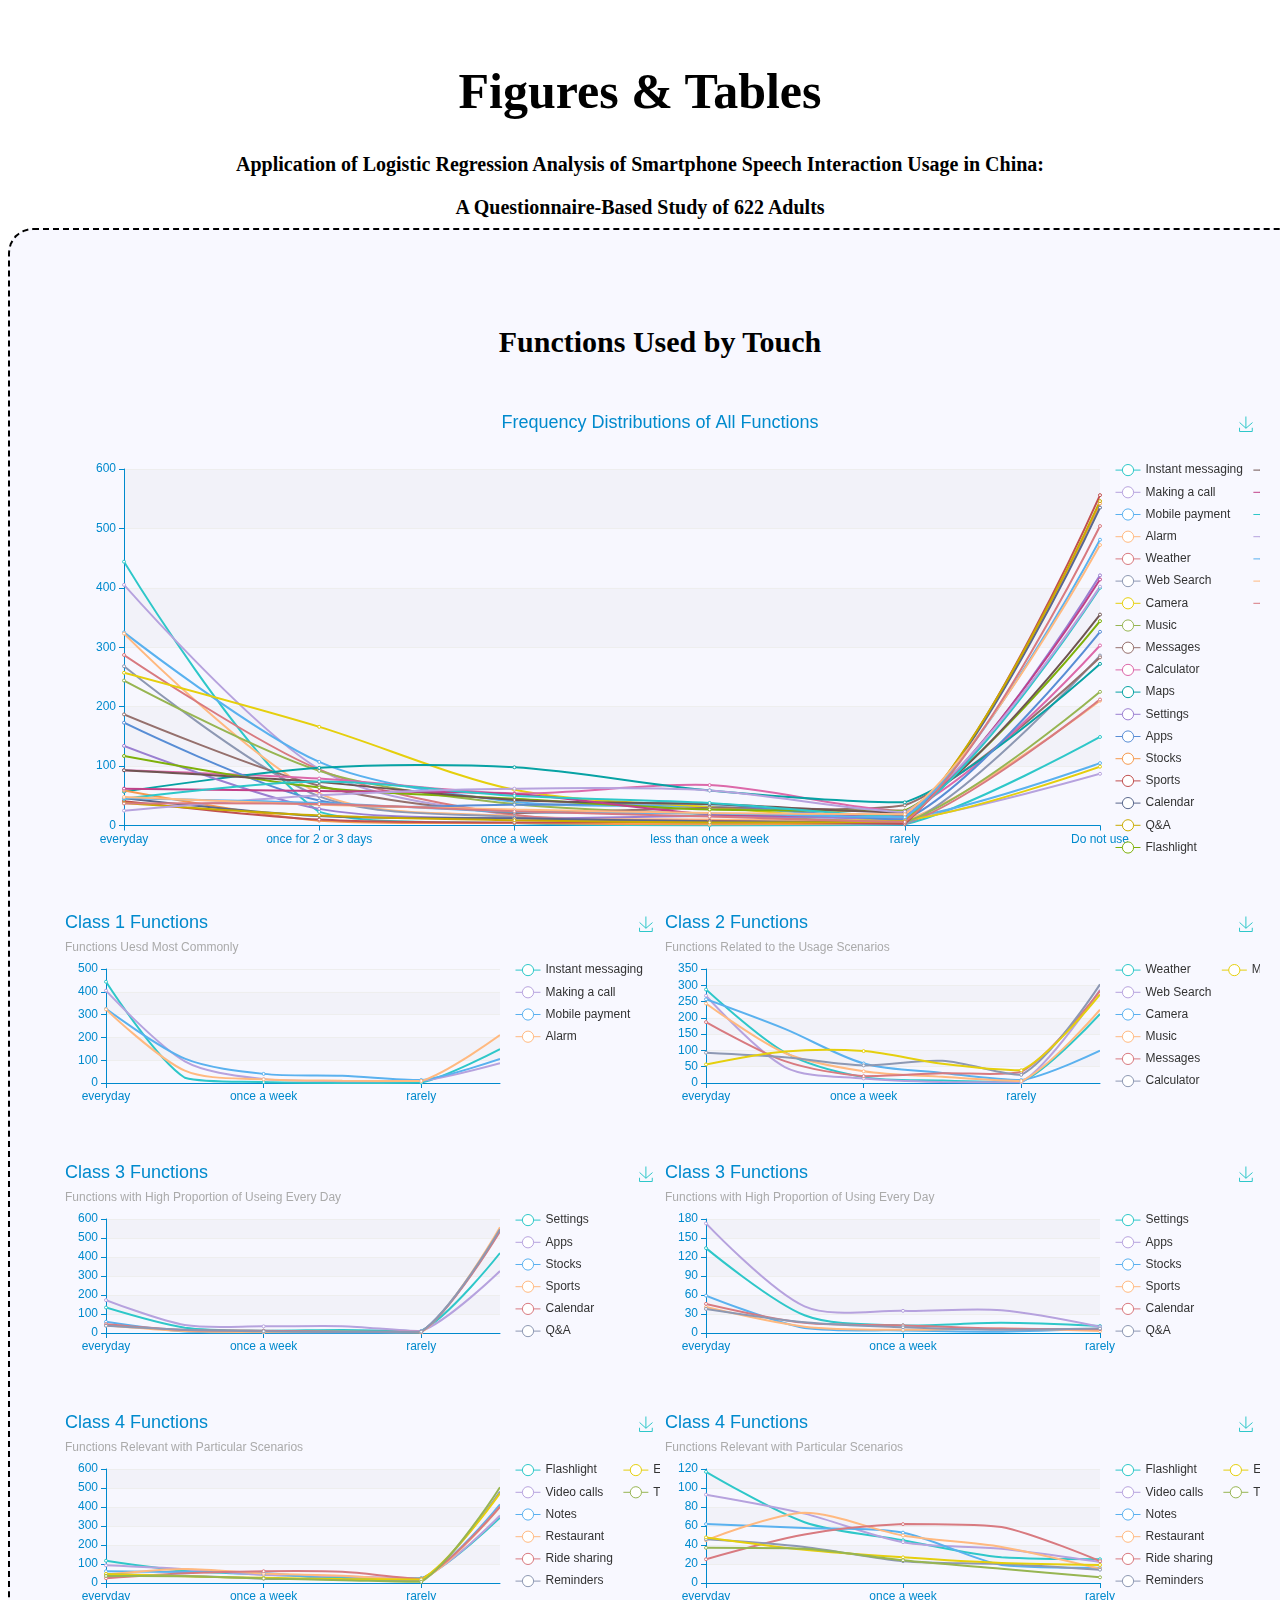
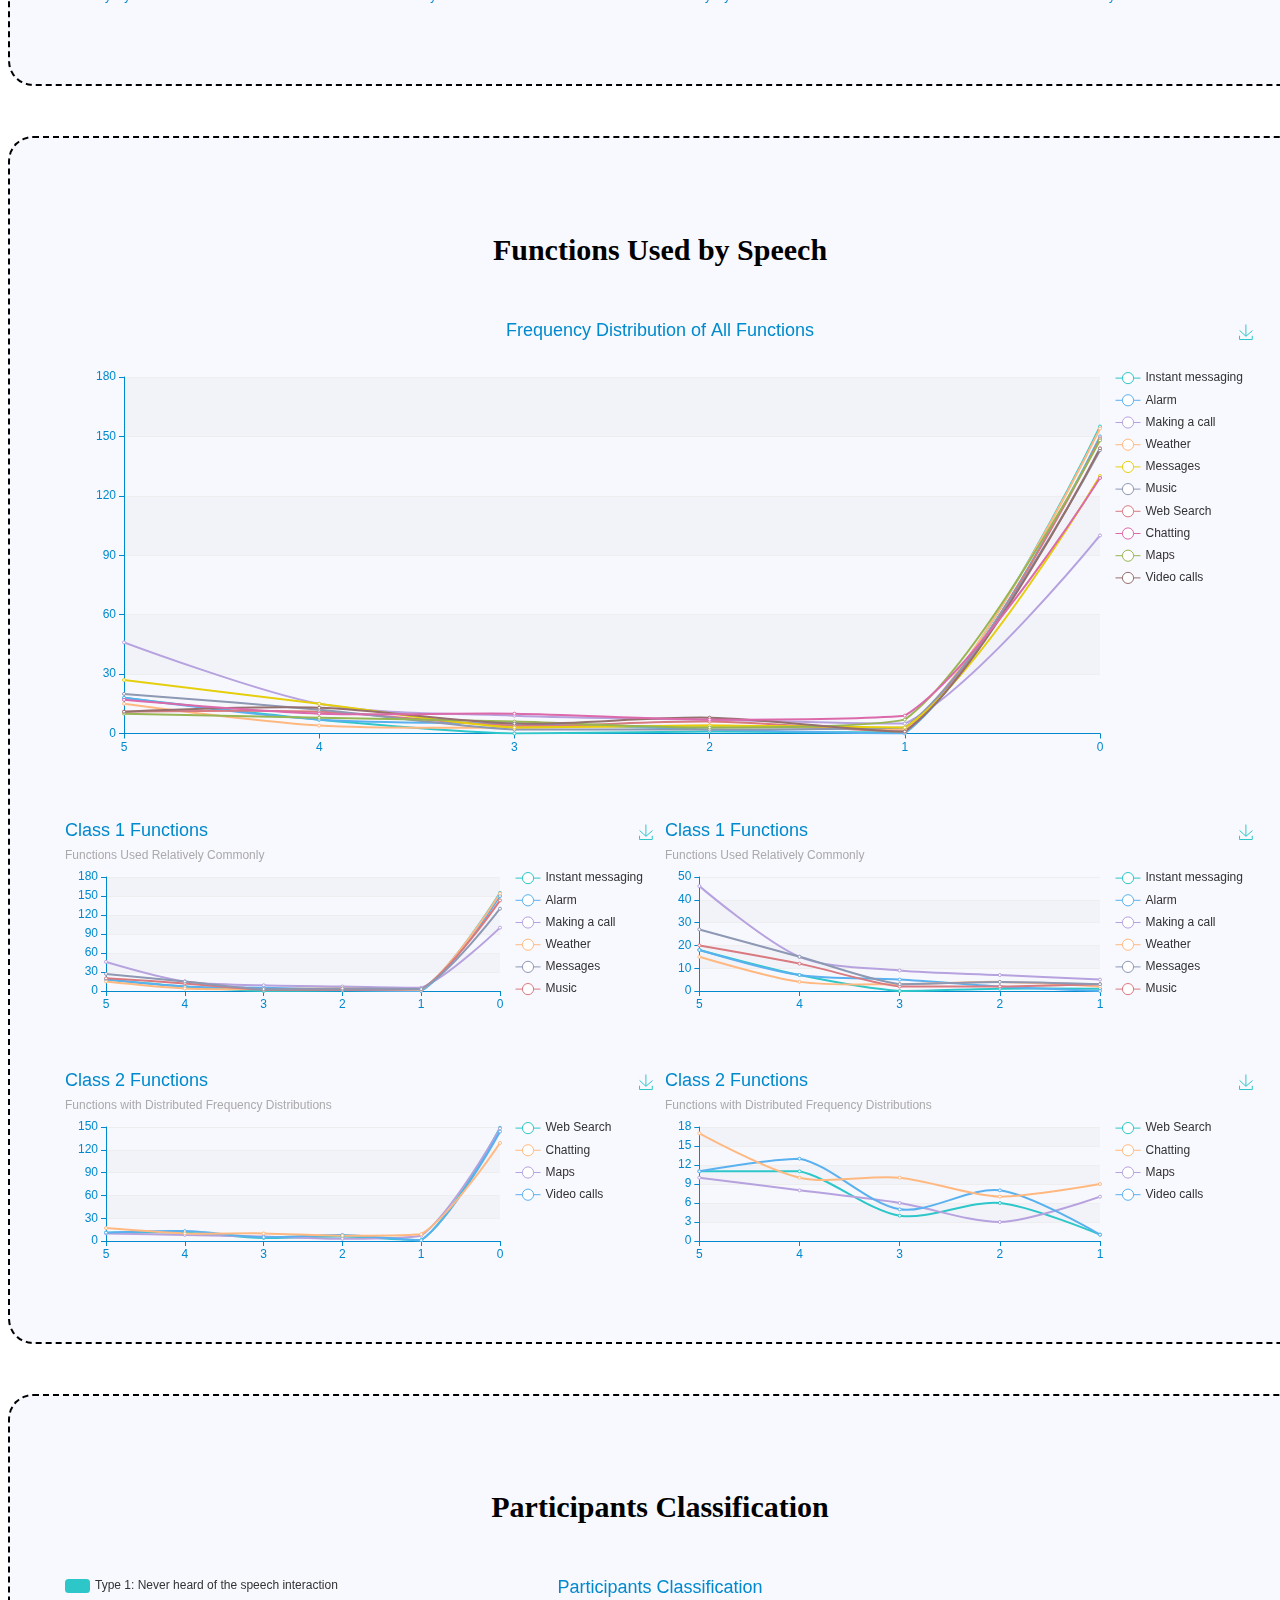
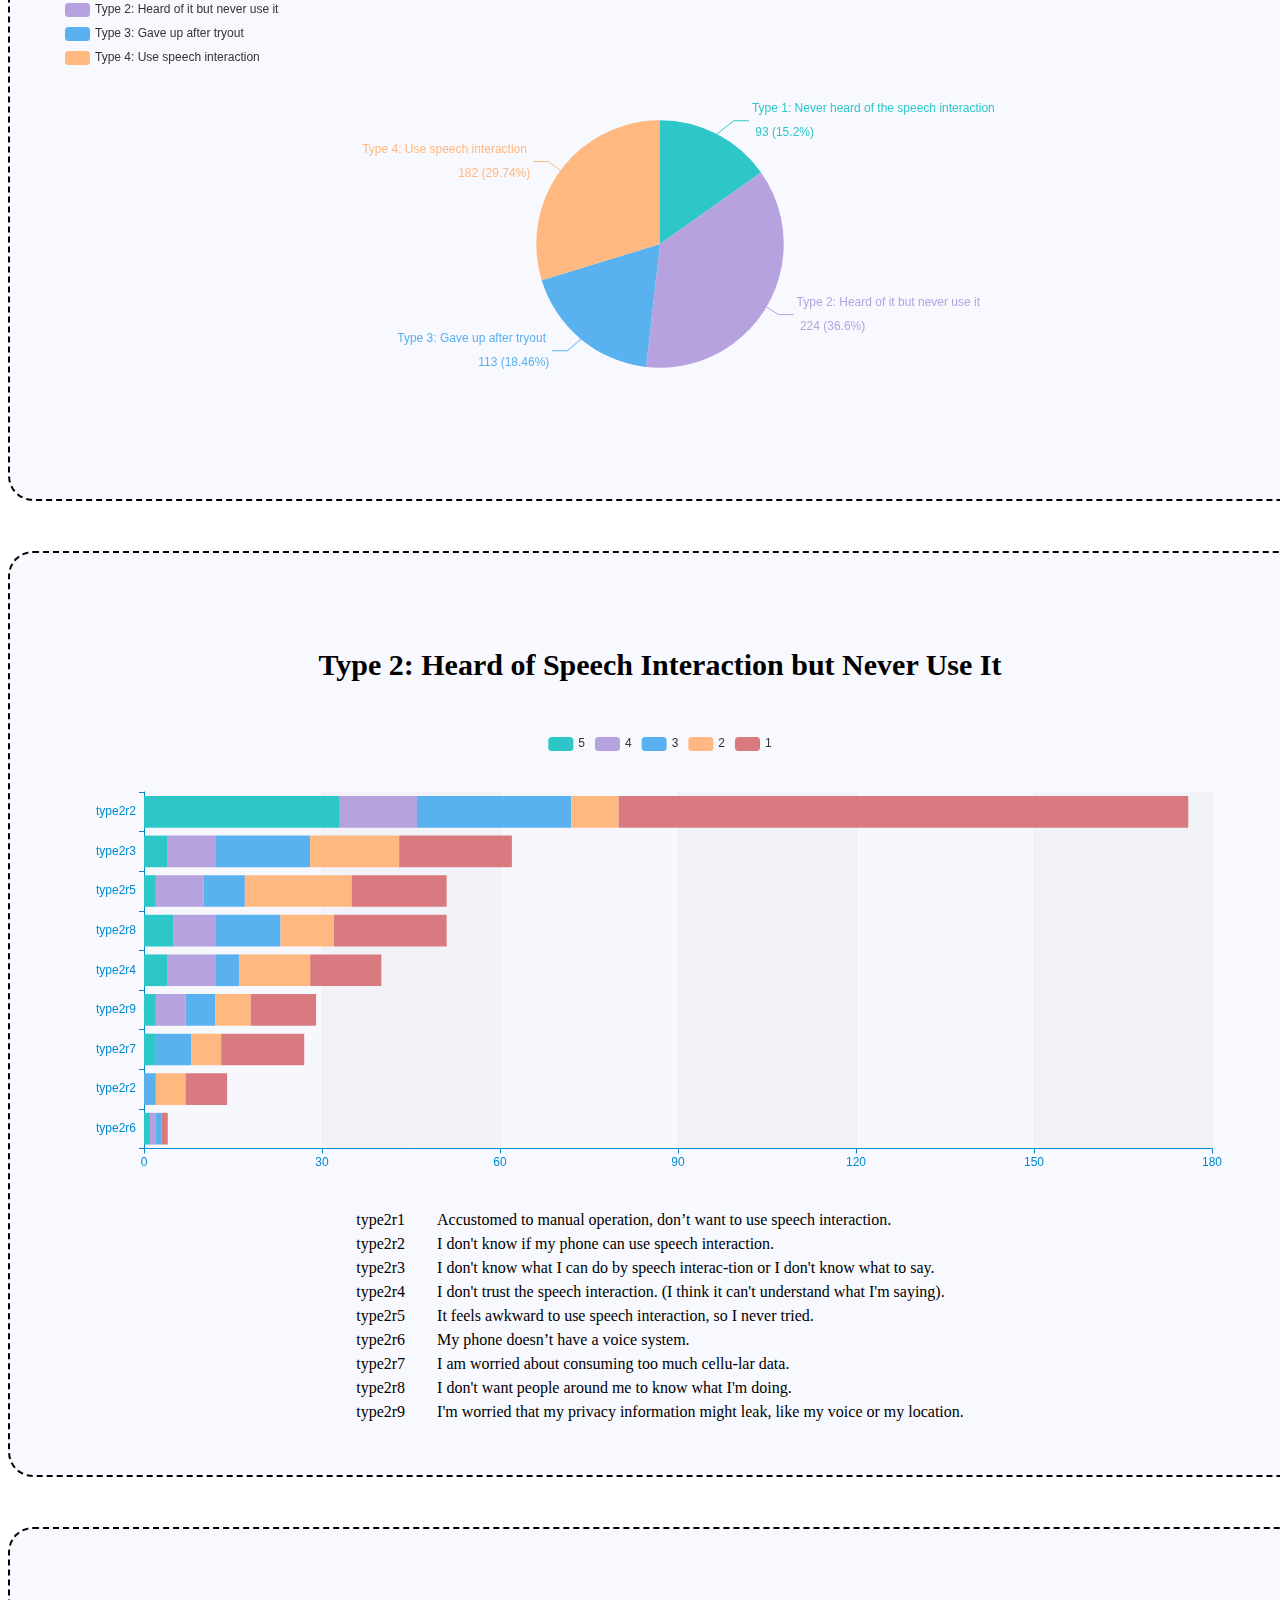
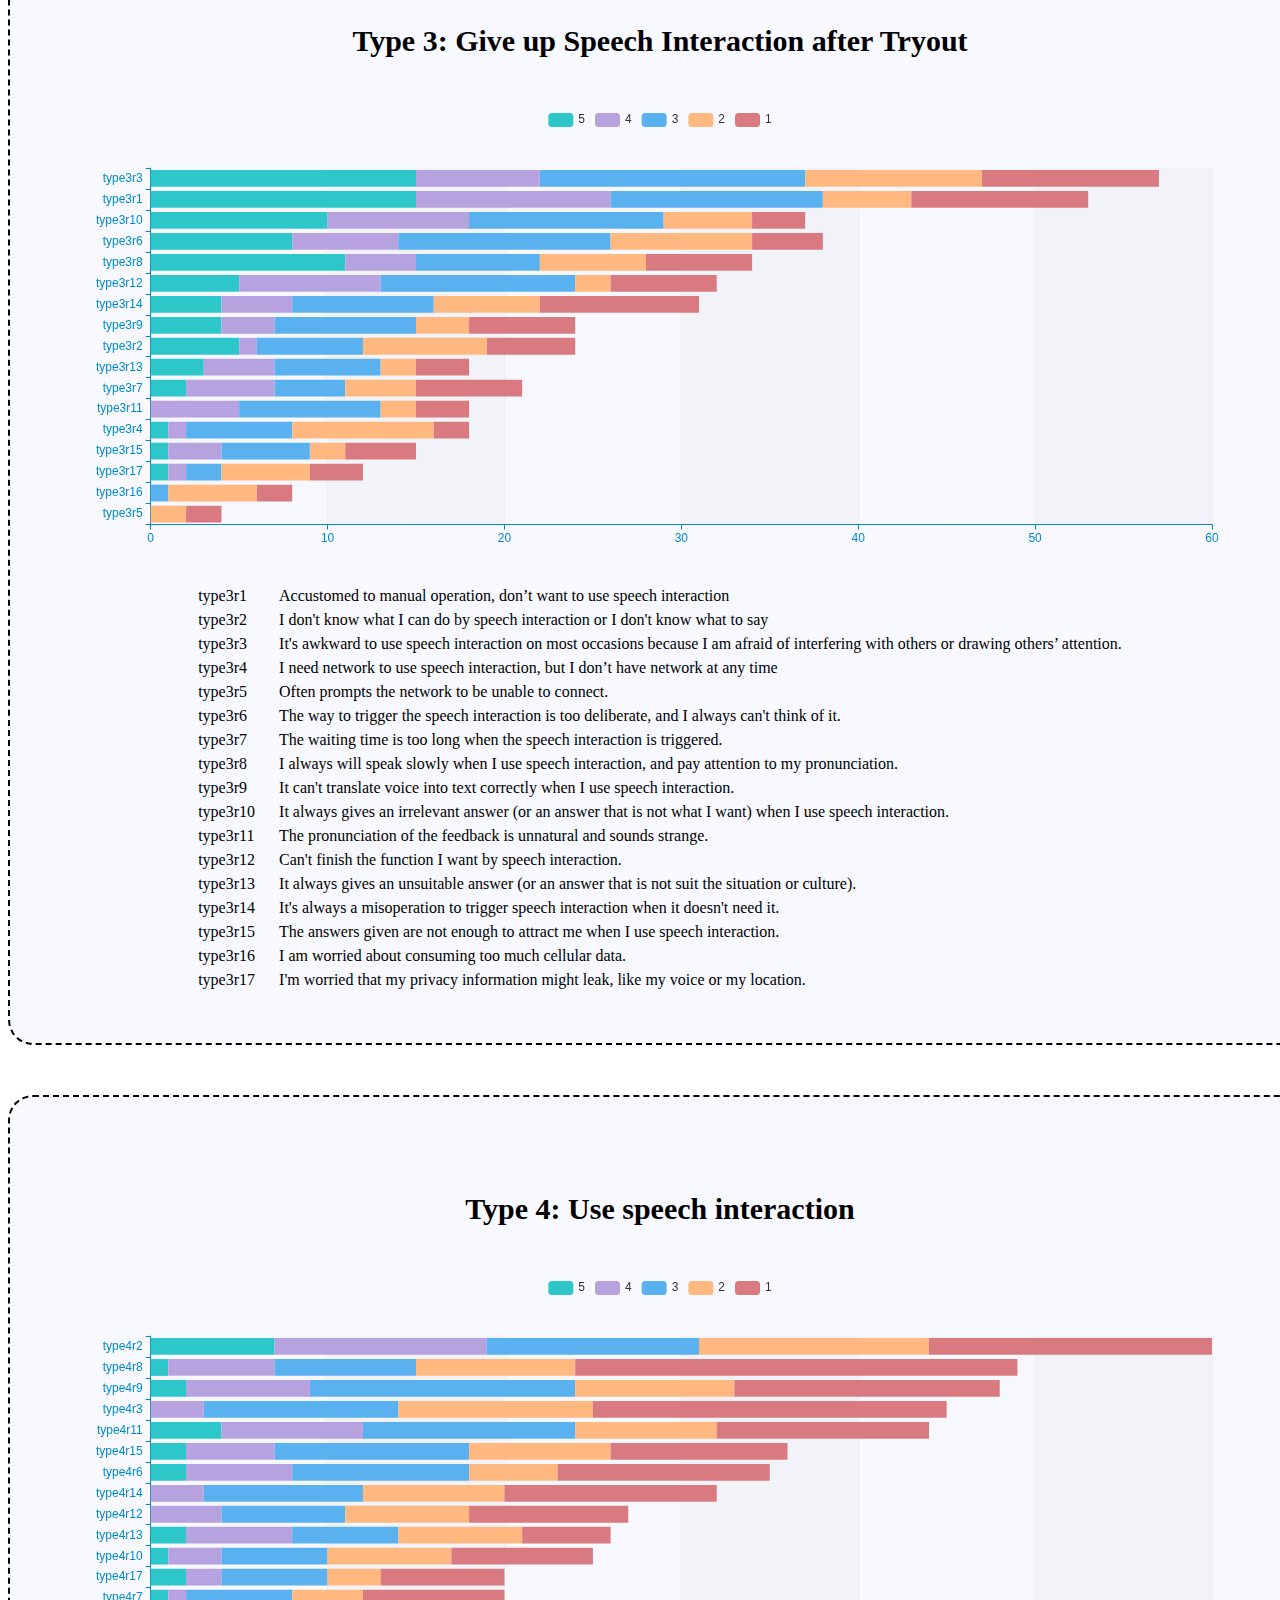
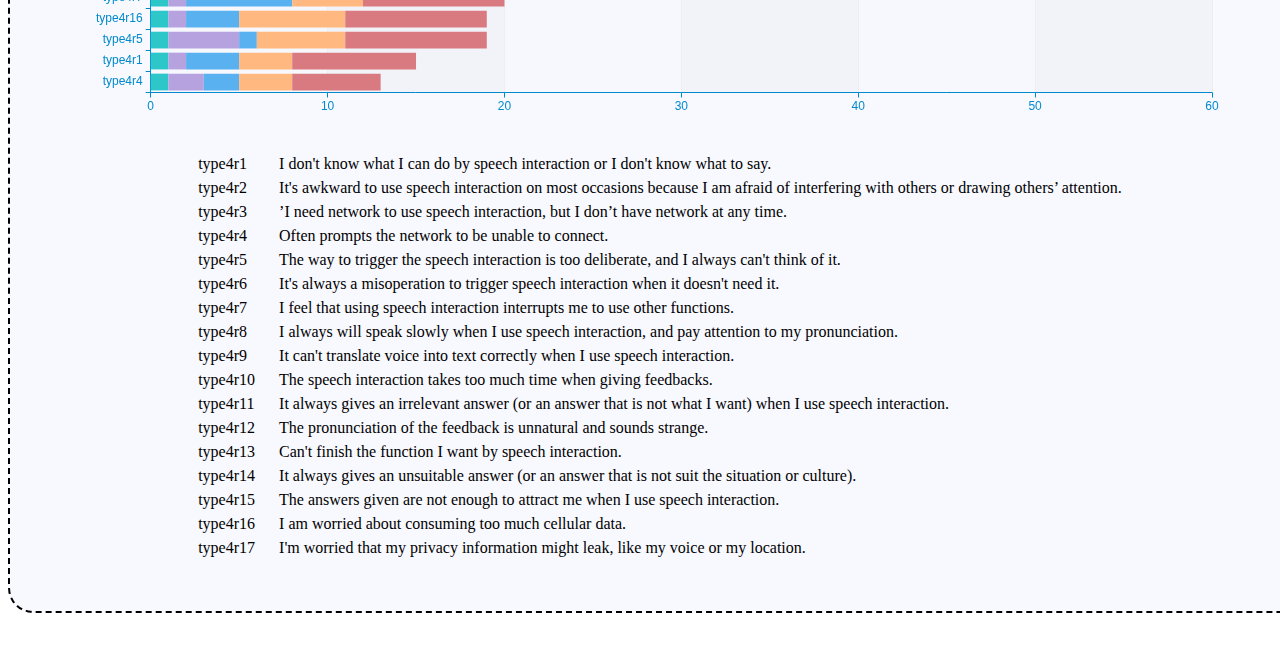
==== index.html @ 1fa4fb30 "update" ====
<!DOCTYPE html>
<html>
<head>
    <meta charset="utf-8">
    <title>ECharts</title>
    <!-- 引入 echarts.js -->
    <script src="echarts.js"></script>
    <script src="macarons.js"></script>
    <link rel="stylesheet" type="text/css" href="style.css">

</head>
<body>
    <div class="title">
        <h1 style="font-size:50px;">Figures & Tables</h1>
        <h3 style="font-size:20px;">Application of Logistic Regression Analysis of Smartphone Speech Interaction Usage in China: </h3>
        <h3 style="font-size:20px;">A Questionnaire-Based Study of 622 Adults</h3>
    </div>
    <div class="block" >
    <div class="subtitle"><h2 style="font-size:30px;">Functions Used by Touch</h2></div>
    <!-- 为ECharts准备一个具备大小（宽高）的Dom -->
    <div class="original" id="total"></div>
    <script type="text/javascript">
        // 基于准备好的dom，初始化echarts实例
        var myChart = echarts.init(document.getElementById('total'),'macarons');

        // 指定图表的配置项和数据
        option = {
            title: {
                text: 'Frequency Distributions of All Functions',
                left: 'center'
            },
            tooltip: {
                trigger: 'axis'
            },
            legend: {
                data:['Instant messaging','Making a call','Mobile payment','Alarm','Weather','Web Search','Camera','Music','Messages','Calculator','Maps','Settings','Apps','Stocks','Sports','Calendar','Q&A','Flashlight','Video calls','Notes','Restaurant','Ride sharing','Reminders','Email','Translation'],
                top: '50',
                width: '150',
                left:'1050',
                orient: 'vertical'
            },
            grid: {
                left: '3%',
                right: '160',
                bottom: '3%',
                containLabel: true
            },
            toolbox: {
                feature: {
                    saveAsImage: {}
                }
            },
            xAxis: {
                type: 'category',
                boundaryGap: false,
                data: ['everyday','once for 2 or 3 days','once a week','less than once a week','rarely','Do not use']
            },
            yAxis: {
                type: 'value'
            },
            series: [
                {
                    name:'Instant messaging',
                    type:'line',
                    data:[444, 23, 4, 0, 2, 149]
                },
                {
                    name:'Making a call',
                    type:'line',
                    data:[405, 95, 17, 8, 10, 87]
                },
                {
                    name:'Mobile payment',
                    type:'line',
                    data:[325, 107, 40, 32, 13, 105]
                },
                {
                    name:'Alarm',
                    type:'line',
                    data:[323, 54, 16, 10, 9, 210]
                },
                {
                    name:'Weather',
                    type:'line',
                    data:[287, 94, 18, 8, 3, 212]
                },
                {
                    name:'Web Search',
                    type:'line',
                    data:[268, 49, 14, 3, 2, 286]
                },
                {
                    name:'Camera',
                    type:'line',
                    data:[257, 166, 60, 31, 9, 99]
                },
                {
                    name:'Music',
                    type:'line',
                    data:[244, 92, 36, 19, 6, 225]
                },
                {
                    name:'Messages',
                    type:'line',
                    data:[187, 67, 21, 30, 34, 283]
                },
                {
                    name:'Calculator',
                    type:'line',
                    data:[93, 79, 54, 68, 25, 303]
                },
                {
                    name:'Maps',
                    type:'line',
                    data:[57, 97, 98, 59, 39, 272]
                },
                {
                    name:'Settings',
                    type:'line',
                    data:[134, 28, 12, 16, 11, 421]
                },
                {
                    name:'Apps',
                    type:'line',
                    data:[173, 42, 35, 36, 10, 326]
                },
                {
                    name:'Stocks',
                    type:'line',
                    data:[59, 8, 4, 2, 7, 542]
                },
                {
                    name:'Sports',
                    type:'line',
                    data:[41, 10, 5, 7, 3, 556]
                },
                {
                    name:'Calendar',
                    type:'line',
                    data:[46, 16, 12, 7, 6, 535]
                },
                {
                    name:'Q&A',
                    type:'line',
                    data:[38, 17, 9, 5, 7, 546]
                },
                {
                    name:'Flashlight',
                    type:'line',
                    data:[117, 64, 45, 27, 25, 344]
                },
                {
                    name:'Video calls',
                    type:'line',
                    data:[93, 73, 43, 36, 22, 355]
                },
                {
                    name:'Notes',
                    type:'line',
                    data:[62, 58, 53, 19, 16, 414]
                },
                {
                    name:'Restaurant',
                    type:'line',
                    data:[45, 74, 50, 38, 15, 400]
                },
                {
                    name:'Ride sharing',
                    type:'line',
                    data:[25, 51, 62, 59, 23, 402]
                },
                {
                    name:'Reminders',
                    type:'line',
                    data:[46, 38, 23, 20, 14, 481]
                },
                {
                    name:'Email',
                    type:'line',
                    data:[48, 35, 27, 21, 19, 472]
                },
                {
                    name:'Translation',
                    type:'line',
                    data:[37, 36, 24, 15, 6, 504]
                }
            ]
        };        
        // 使用刚指定的配置项和数据显示图表。
        myChart.setOption(option);
    </script>
    
    <!-- 为ECharts准备一个具备大小（宽高）的Dom -->
    <div class="part" id="class1" ></div>
    <script type="text/javascript">
        // 基于准备好的dom，初始化echarts实例
        var myChart = echarts.init(document.getElementById('class1'),'macarons');

        // 指定图表的配置项和数据
        option = {
            title: {
                text: 'Class 1 Functions',
                subtext:'Functions Uesd Most Commonly'
            },
            tooltip: {
                trigger: 'axis'
            },
            legend: {
                data:['Instant messaging','Making a call','Mobile payment','Alarm'],
                top: '50',
                width: '150',
                left:'450',
                orient: 'vertical'
            },
            grid: {
                left: '3%',
                right: '160',
                bottom: '3%',
                containLabel: true
            },
            toolbox: {
                feature: {
                    saveAsImage: {}
                }
            },
            xAxis: {
                type: 'category',
                boundaryGap: false,
                data: ['everyday','once for 2 or 3 days','once a week','less than once a week','rarely','Do not use']
            },
            yAxis: {
                type: 'value'
            },
            series: [
                {
                    name:'Instant messaging',
                    type:'line',
                    data:[444, 23, 4, 0, 2, 149]
                },
                {
                    name:'Making a call',
                    type:'line',
                    data:[405, 95, 17, 8, 10, 87]
                },
                {
                    name:'Mobile payment',
                    type:'line',
                    data:[325, 107, 40, 32, 13, 105]
                },
                {
                    name:'Alarm',
                    type:'line',
                    data:[323, 54, 16, 10, 9, 210]
                }
            ]
        };        
        // 使用刚指定的配置项和数据显示图表。
        myChart.setOption(option);
    </script>

     <!-- 为ECharts准备一个具备大小（宽高）的Dom -->
    <div class="part" id="class2" ></div>
    <script type="text/javascript">
        // 基于准备好的dom，初始化echarts实例
        var myChart = echarts.init(document.getElementById('class2'),'macarons');

        // 指定图表的配置项和数据
        option = {
            title: {
                text: 'Class 2 Functions',
                subtext:'Functions Related to the Usage Scenarios'
            },
            tooltip: {
                trigger: 'axis'
            },
            legend: {
                data:['Weather','Web Search','Camera','Music','Messages','Calculator','Maps'],
                top: '50',
                width:'150',
                left:'450',
                orient: 'vertical',
                align:'left'
            },
            grid: {
                left: '3%',
                right: '160',
                bottom: '3%',
                containLabel: true
            },
            toolbox: {
                feature: {
                    saveAsImage: {}
                }
            },
            xAxis: {
                type: 'category',
                boundaryGap: false,
                data: ['everyday','once for 2 or 3 days','once a week','less than once a week','rarely','Do not use']
            },
            yAxis: {
                type: 'value'
            },
            series: [
                {
                    name:'Weather',
                    type:'line',
                    data:[287, 94, 18, 8, 3, 212]
                },
                {
                    name:'Web Search',
                    type:'line',
                    data:[268, 49, 14, 3, 2, 286]
                },
                {
                    name:'Camera',
                    type:'line',
                    data:[257, 166, 60, 31, 9, 99]
                },
                {
                    name:'Music',
                    type:'line',
                    data:[244, 92, 36, 19, 6, 225]
                },
                {
                    name:'Messages',
                    type:'line',
                    data:[187, 67, 21, 30, 34, 283]
                },
                {
                    name:'Calculator',
                    type:'line',
                    data:[93, 79, 54, 68, 25, 303]
                },
                {
                    name:'Maps',
                    type:'line',
                    data:[57, 97, 98, 59, 39, 272]
                }
            ]
        };        
        // 使用刚指定的配置项和数据显示图表。
        myChart.setOption(option);
    </script>

    <!-- 为ECharts准备一个具备大小（宽高）的Dom -->
    <div class="part" id="class3-0" ></div>
    <script type="text/javascript">
        // 基于准备好的dom，初始化echarts实例
        var myChart = echarts.init(document.getElementById('class3-0'),'macarons');

        // 指定图表的配置项和数据
        option = {
            title: {
                text: 'Class 3 Functions',
                subtext:'Functions with High Proportion of Useing Every Day'
            
            },
            tooltip: {
                trigger: 'axis'
            },
            legend: {
                data:['Settings','Apps','Stocks','Sports','Calendar','Q&A'],
                top: '50',
                width:'150',
                left:'450',
                orient: 'vertical',
                align:'left'
            },
            grid: {
                left: '3%',
                right: '160',
                bottom: '3%',
                containLabel: true
            },
            toolbox: {
                feature: {
                    saveAsImage: {}
                }
            },
            xAxis: {
                type: 'category',
                boundaryGap: false,
                data: ['everyday','once for 2 or 3 days','once a week','less than once a week','rarely','Do not use']
            },
            yAxis: {
                type: 'value'
            },
            series: [
                {
                    name:'Settings',
                    type:'line',
                    data:[134, 28, 12, 16, 11, 421]
                },
                {
                    name:'Apps',
                    type:'line',
                    data:[173, 42, 35, 36, 10, 326]
                },
                {
                    name:'Stocks',
                    type:'line',
                    data:[59, 8, 4, 2, 7, 542]
                },
                {
                    name:'Sports',
                    type:'line',
                    data:[41, 10, 5, 7, 3, 556]
                },
                {
                    name:'Calendar',
                    type:'line',
                    data:[46, 16, 12, 7, 6, 535]
                },
                {
                    name:'Q&A',
                    type:'line',
                    data:[38, 17, 9, 5, 7, 546]
                },
            ]
        };        
        // 使用刚指定的配置项和数据显示图表。
        myChart.setOption(option);
    </script>

    <!-- 为ECharts准备一个具备大小（宽高）的Dom -->
    <div class="part" id="class3" ></div>
    <script type="text/javascript">
        // 基于准备好的dom，初始化echarts实例
        var myChart = echarts.init(document.getElementById('class3'),'macarons');

        // 指定图表的配置项和数据
        option = {
            title: {
                text: 'Class 3 Functions',
                subtext:'Functions with High Proportion of Using Every Day'
            },
            tooltip: {
                trigger: 'axis'
            },
            legend: {
                data:['Settings','Apps','Stocks','Sports','Calendar','Q&A'],
                top: '50',
                width:'150',
                left:'450',
                orient: 'vertical',
                align:'left'
            },
            grid: {
                left: '3%',
                right: '160',
                bottom: '3%',
                containLabel: true
            },
            toolbox: {
                feature: {
                    saveAsImage: {}
                }
            },
            xAxis: {
                type: 'category',
                boundaryGap: false,
                data: ['everyday','once for 2 or 3 days','once a week','less than once a week','rarely']
            },
            yAxis: {
                type: 'value'
            },
            series: [
                {
                    name:'Settings',
                    type:'line',
                    data:[134, 28, 12, 16, 11]
                },
                {
                    name:'Apps',
                    type:'line',
                    data:[173, 42, 35, 36, 10]
                },
                {
                    name:'Stocks',
                    type:'line',
                    data:[59, 8, 4, 2, 7]
                },
                {
                    name:'Sports',
                    type:'line',
                    data:[41, 10, 5, 7, 3]
                },
                {
                    name:'Calendar',
                    type:'line',
                    data:[46, 16, 12, 7, 6]
                },
                {
                    name:'Q&A',
                    type:'line',
                    data:[38, 17, 9, 5, 7]
                },
            ]
        };        
        // 使用刚指定的配置项和数据显示图表。
        myChart.setOption(option);
    </script>

    <!-- 为ECharts准备一个具备大小（宽高）的Dom -->
    <div class="part" id="class4-0" ></div>
    <script type="text/javascript">
        // 基于准备好的dom，初始化echarts实例
        var myChart = echarts.init(document.getElementById('class4-0'),'macarons');

        // 指定图表的配置项和数据
        option = {
            title: {
                text: 'Class 4 Functions',
                subtext:'Functions Relevant with Particular Scenarios'
            },
            tooltip: {
                trigger: 'axis'
            },
            legend: {
                data:['Flashlight','Video calls','Notes','Restaurant','Ride sharing','Reminders','Email','Translation'],
                top: '50',
                width:'150',
                left:'450',
                orient: 'vertical',
                align:'left'
            },
            grid: {
                left: '3%',
                right: '160',
                bottom: '3%',
                containLabel: true
            },
            toolbox: {
                feature: {
                    saveAsImage: {}
                }
            },
            xAxis: {
                type: 'category',
                boundaryGap: false,
                data: ['everyday','once for 2 or 3 days','once a week','less than once a week','rarely','Do not use']
            },
            yAxis: {
                type: 'value'
            },
            series: [
                {
                    name:'Flashlight',
                    type:'line',
                    data:[117, 64, 45, 27, 25, 344]
                },
                {
                    name:'Video calls',
                    type:'line',
                    data:[93, 73, 43, 36, 22, 355]
                },
                {
                    name:'Notes',
                    type:'line',
                    data:[62, 58, 53, 19, 16, 414]
                },
                {
                    name:'Restaurant',
                    type:'line',
                    data:[45, 74, 50, 38, 15, 400]
                },
                {
                    name:'Ride sharing',
                    type:'line',
                    data:[25, 51, 62, 59, 23, 402]
                },
                {
                    name:'Reminders',
                    type:'line',
                    data:[46, 38, 23, 20, 14, 481]
                },
                {
                    name:'Email',
                    type:'line',
                    data:[48, 35, 27, 21, 19, 472]
                },
                {
                    name:'Translation',
                    type:'line',
                    data:[37, 36, 24, 15, 6, 504]
                }
            ]
        };        
        // 使用刚指定的配置项和数据显示图表。
        myChart.setOption(option);
    </script>

   <!-- 为ECharts准备一个具备大小（宽高）的Dom -->
   <div class="part" id="class4" ></div>
   <script type="text/javascript">
       // 基于准备好的dom，初始化echarts实例
       var myChart = echarts.init(document.getElementById('class4'),'macarons');

       // 指定图表的配置项和数据
       option = {
           title: {
               text: 'Class 4 Functions',
               subtext:'Functions Relevant with Particular Scenarios'
           },
           tooltip: {
               trigger: 'axis'
           },
           legend: {
               data:['Flashlight','Video calls','Notes','Restaurant','Ride sharing','Reminders','Email','Translation'],
               top: '50',
                width:'150',
                left:'450',
                orient: 'vertical',
                align:'left'
           },
           grid: {
               left: '3%',
               right: '160',
               bottom: '3%',
               containLabel: true
           },
           toolbox: {
               feature: {
                   saveAsImage: {}
               }
           },
           xAxis: {
               type: 'category',
               boundaryGap: false,
               data: ['everyday','once for 2 or 3 days','once a week','less than once a week','rarely']
           },
           yAxis: {
               type: 'value'
           },
           series: [
               {
                   name:'Flashlight',
                   type:'line',
                   data:[117, 64, 45, 27, 25]
               },
               {
                   name:'Video calls',
                   type:'line',
                   data:[93, 73, 43, 36, 22]
               },
               {
                   name:'Notes',
                   type:'line',
                   data:[62, 58, 53, 19, 16]
               },
               {
                   name:'Restaurant',
                   type:'line',
                   data:[45, 74, 50, 38, 15]
               },
               {
                   name:'Ride sharing',
                   type:'line',
                   data:[25, 51, 62, 59, 23]
               },
               {
                   name:'Reminders',
                   type:'line',
                   data:[46, 38, 23, 20, 14]
               },
               {
                   name:'Email',
                   type:'line',
                   data:[48, 35, 27, 21, 19]
               },
               {
                   name:'Translation',
                   type:'line',
                   data:[37, 36, 24, 15, 6]
               }
           ]
       };        
       // 使用刚指定的配置项和数据显示图表。
       myChart.setOption(option);
   </script>
   </div>

    <div class="block">
    <div class="subtitle"><h2 style="font-size:30px;">Functions Used by Speech</h2></div>
    <div class="original" id="speechTotal"></div>
    <script type="text/javascript">
        // 基于准备好的dom，初始化echarts实例
        var myChart = echarts.init(document.getElementById('speechTotal'),'macarons');

        // 指定图表的配置项和数据
        option = {
            title: {
                text: 'Frequency Distribution of All Functions',
                left: 'center'
            },
            tooltip: {
                trigger: 'axis'
            },
            legend: {
                data:['Instant messaging','Alarm','Making a call','Weather','Messages','Music','Web Search','Chatting','Maps','Video calls'],
                top: '50',
                width: '150',
                left:'1050',
                orient: 'vertical'
            },
            grid: {
                left: '3%',
                right: '160',
                bottom: '3%',
                containLabel: true
            },
            toolbox: {
                feature: {
                    saveAsImage: {}
                }
            },
            xAxis: {
                type: 'category',
                boundaryGap: false,
                data: ['5','4','3','2','1','0']
            },
            yAxis: {
                type: 'value'
            },
            series: [
                {
                    name:'Instant messaging',
                    type:'line',
                    data:[18, 7, 0, 1, 1, 155]
                },
                {
                    name:'Making a call',
                    type:'line',
                    data:[46, 15, 9, 7, 5, 100]
                },
                {
                    name:'Alarm',
                    type:'line',
                    data:[18, 7, 5, 2, 0, 150]
                },
                {
                    name:'Weather',
                    type:'line',
                    data:[15, 4, 3, 4, 2, 154]
                },
                {
                    name:'Web Search',
                    type:'line',
                    data:[11, 11, 4, 6, 1, 149]
                },
                {
                    name:'Music',
                    type:'line',
                    data:[20, 12, 2, 2, 3, 143]
                },
                {
                    name:'Messages',
                    type:'line',
                    data:[27, 15, 3, 4, 3, 130]
                },
                {
                    name:'Maps',
                    type:'line',
                    data:[10, 8, 6, 3, 7, 148]
                },
                {
                    name:'Video calls',
                    type:'line',
                    data:[11, 13, 5, 8, 1, 144]
                },
                {
                    name:'Chatting',
                    type:'line',
                    data:[17, 10, 10, 7, 9, 129]
                }
            ]
        };        
        // 使用刚指定的配置项和数据显示图表。
        myChart.setOption(option);
    </script>
    
    <div class="part" id="speechclass1-0"></div>
    <script type="text/javascript">
        // 基于准备好的dom，初始化echarts实例
        var myChart = echarts.init(document.getElementById('speechclass1-0'),'macarons');

        // 指定图表的配置项和数据
        option = {
            title: {
                text: 'Class 1 Functions',
                subtext:'Functions Used Relatively Commonly'
            },
            tooltip: {
                trigger: 'axis'
            },
            legend: {
                data:['Instant messaging','Alarm','Making a call','Weather','Messages','Music'],
                top: '50',
                width: '150',
                left:'450',
                orient: 'vertical'
            },
            grid: {
                left: '3%',
                right: '160',
                bottom: '3%',
                containLabel: true
            },
            toolbox: {
                feature: {
                    saveAsImage: {}
                }
            },
            xAxis: {
                type: 'category',
                boundaryGap: false,
                data: ['5','4','3','2','1','0']
            },
            yAxis: {
                type: 'value'
            },
            series: [
                {
                    name:'Instant messaging',
                    type:'line',
                    data:[18, 7, 0, 1, 1, 155]
                },
                {
                    name:'Making a call',
                    type:'line',
                    data:[46, 15, 9, 7, 5, 100]
                },
                {
                    name:'Alarm',
                    type:'line',
                    data:[18, 7, 5, 2, 0, 150]
                },
                {
                    name:'Weather',
                    type:'line',
                    data:[15, 4, 3, 4, 2, 154]
                },
                {
                    name:'Music',
                    type:'line',
                    data:[20, 12, 2, 2, 3, 143]
                },
                {
                    name:'Messages',
                    type:'line',
                    data:[27, 15, 3, 4, 3, 130]
                }
            ]
        };        
        // 使用刚指定的配置项和数据显示图表。
        myChart.setOption(option);
    </script>

    <div class="part" id="speechclass1"></div>
    <script type="text/javascript">
        // 基于准备好的dom，初始化echarts实例
        var myChart = echarts.init(document.getElementById('speechclass1'),'macarons');

        // 指定图表的配置项和数据
        option = {
            title: {
                text: 'Class 1 Functions',
                subtext:'Functions Used Relatively Commonly'
            },
            tooltip: {
                trigger: 'axis'
            },
            legend: {
                data:['Instant messaging','Alarm','Making a call','Weather','Messages','Music'],
                top: '50',
                width: '150',
                left:'450',
                orient: 'vertical'
            },
            grid: {
                left: '3%',
                right: '160',
                bottom: '3%',
                containLabel: true
            },
            toolbox: {
                feature: {
                    saveAsImage: {}
                }
            },
            xAxis: {
                type: 'category',
                boundaryGap: false,
                data: ['5','4','3','2','1',]
            },
            yAxis: {
                type: 'value'
            },
            series: [
                {
                    name:'Instant messaging',
                    type:'line',
                    data:[18, 7, 0, 1, 1]
                },
                {
                    name:'Making a call',
                    type:'line',
                    data:[46, 15, 9, 7, 5]
                },
                {
                    name:'Alarm',
                    type:'line',
                    data:[18, 7, 5, 2, 0]
                },
                {
                    name:'Weather',
                    type:'line',
                    data:[15, 4, 3, 4, 2]
                },
                {
                    name:'Music',
                    type:'line',
                    data:[20, 12, 2, 2, 3]
                },
                {
                    name:'Messages',
                    type:'line',
                    data:[27, 15, 3, 4, 3]
                }
            ]
        };        
        // 使用刚指定的配置项和数据显示图表。
        myChart.setOption(option);
    </script>
    
    <div class="part" id="speechclass2-0"></div>
    <script type="text/javascript">
        // 基于准备好的dom，初始化echarts实例
        var myChart = echarts.init(document.getElementById('speechclass2-0'),'macarons');

        // 指定图表的配置项和数据
        option = {
            title: {
                text: 'Class 2 Functions',
                subtext:'Functions with Distributed Frequency Distributions'
            },
            tooltip: {
                trigger: 'axis'
            },
            legend: {
                data:['Web Search','Chatting','Maps','Video calls'],
                top: '50',
                width: '150',
                left:'450',
                orient: 'vertical'
            },
            grid: {
                left: '3%',
                right: '160',
                bottom: '3%',
                containLabel: true
            },
            toolbox: {
                feature: {
                    saveAsImage: {}
                }
            },
            xAxis: {
                type: 'category',
                boundaryGap: false,
                data: ['5','4','3','2','1','0']
            },
            yAxis: {
                type: 'value'
            },
            series: [
                {
                    name:'Web Search',
                    type:'line',
                    data:[11, 11, 4, 6, 1, 149]
                },
                {
                    name:'Maps',
                    type:'line',
                    data:[10, 8, 6, 3, 7, 148]
                },
                {
                    name:'Video calls',
                    type:'line',
                    data:[11, 13, 5, 8, 1, 144]
                },
                {
                    name:'Chatting',
                    type:'line',
                    data:[17, 10, 10, 7, 9, 129]
                }
            ]
        };        
        // 使用刚指定的配置项和数据显示图表。
        myChart.setOption(option);
    </script>

<div class="part" id="speechclass2"></div>
<script type="text/javascript">
    // 基于准备好的dom，初始化echarts实例
    var myChart = echarts.init(document.getElementById('speechclass2'),'macarons');

    // 指定图表的配置项和数据
    option = {
        title: {
            text: 'Class 2 Functions',
            subtext:'Functions with Distributed Frequency Distributions'
        },
        tooltip: {
            trigger: 'axis'
        },
        legend: {
            data:['Web Search','Chatting','Maps','Video calls'],
            top: '50',
            width: '150',
            left:'450',
            orient: 'vertical'
        },
        grid: {
            left: '3%',
            right: '160',
            bottom: '3%',
            containLabel: true
        },
        toolbox: {
            feature: {
                saveAsImage: {}
            }
        },
        xAxis: {
            type: 'category',
            boundaryGap: false,
            data: ['5','4','3','2','1']
        },
        yAxis: {
            type: 'value'
        },
        series: [
            {
                name:'Web Search',
                type:'line',
                data:[11, 11, 4, 6, 1]
            },
            {
                name:'Maps',
                type:'line',
                data:[10, 8, 6, 3, 7]
            },
            {
                name:'Video calls',
                type:'line',
                data:[11, 13, 5, 8, 1]
            },
            {
                name:'Chatting',
                type:'line',
                data:[17, 10, 10, 7, 9]
            }
        ]
    };        
    // 使用刚指定的配置项和数据显示图表。
    myChart.setOption(option);
</script>
   </div>

<div class="block">
    <div class="subtitle">
        <h2 style="font-size:30px;">Participants Classification</h2>
    </div>
    <div class="original" id="participants"></div>
    <script type="text/javascript">
        // 基于准备好的dom，初始化echarts实例
        var myChart = echarts.init(document.getElementById('participants'),'macarons');
    
        // 指定图表的配置项和数据
        option = {
            title : {
                text: 'Participants Classification',
                x:'center'
            },
            tooltip : {
                trigger: 'item',
                formatter: "{a} <br/>{b} : {c} ({d}%)"
            },
            legend: {
                orient: 'vertical',
                left: 'left',
                data: ['Type 1: Never heard of the speech interaction','Type 2: Heard of it but never use it','Type 3: Gave up after tryout','Type 4: Use speech interaction']
            },
            series : [
                {
                    name: 'Participants Classification',
                    type: 'pie',
                    radius : '55%',
                    center: ['50%', '60%'],
                    label: {
                        normal:{
                            formatter: "{b} \n  \n {c} ({d}%)"
                        }
                    },
                    data:[
                        {value:93, name:'Type 1: Never heard of the speech interaction'},
                        {value:224, name:'Type 2: Heard of it but never use it'},
                        {value:113, name:'Type 3: Gave up after tryout'},
                        {value:182, name:'Type 4: Use speech interaction'},
                    ],
                    itemStyle: {
                        emphasis: {
                            shadowBlur: 10,
                            shadowOffsetX: 0,
                            shadowColor: 'rgba(0, 0, 0, 0.5)'
                        }
                    }
                }
            ]
        };
        // 使用刚指定的配置项和数据显示图表。
        myChart.setOption(option);
    </script>
</div>

<div class="block">
    <div class="subtitle">
        <h2 style="font-size:30px;">Type 2: Heard of Speech Interaction but Never Use It</h2>
    </div>
    <div class="original" id="type2reason"></div>
    <script type="text/javascript">
        var myChart = echarts.init(document.getElementById('type2reason'),'macarons');

    option = {
        tooltip : {
            trigger: 'axis',
            axisPointer : {            // 坐标轴指示器，坐标轴触发有效
                type : 'shadow'        // 默认为直线，可选为：'line' | 'shadow'
                    }
                },
        legend: {
            data: ['5', '4','3','2','1']
        },
        grid: {
            left: '3%',
            right: '4%',
            bottom: '3%',
            containLabel: true
        },
        xAxis:  {
            type: 'value'
        },
        yAxis: {
            type: 'category',
            // data: ['type2r1','type2r3','type2r5','type2r8','type2r4','type2r9','type2r7','type2r2','type2r6']
            data: ['type2r6','type2r2','type2r7','type2r9','type2r4','type2r8','type2r5','type2r3','type2r2']
        },
        series: [
            {
                name: '5',
                type: 'bar',
                stack: '总量',
                label: {
                    normal: {
                        show: false,
                        position: 'insideRight'
                    }
                },
                data: [1,0,2,2,4,5,2,4,33]
            },
            {
                name: '4',
                type: 'bar',
                stack: '总量',
                label: {
                    normal: {
                        show: false,
                        position: 'insideRight'
                    }
                },
                data: [1, 0, 0, 5, 8, 7, 8, 8, 13]
            },
            {
                name: '3',
                type: 'bar',
                stack: '总量',
                label: {
                    normal: {
                        show: false,
                        position: 'insideRight'
                    }
                },
                data: [1, 2, 6, 5, 4, 11, 7, 16, 26]
            },
            {
                name: '2',
                type: 'bar',
                stack: '总量',
                label: {
                    normal: {
                        show: false,
                        position: 'insideRight'
                    }
                },
                data: [0, 5, 5, 6, 12, 9, 18, 15, 8]
            },
            {
                name: '1',
                type: 'bar',
                stack: '总量',
                label: {
                    normal: {
                        show: false,
                        position: 'insideRight'
                    }
                },
                data: [1, 7, 14, 11, 12, 19, 16, 19, 96]
            }
        ]
    };
    myChart.setOption(option);
    </script>
        <div class="table" id="tabletype2">
            <table>
                <tr>
                    <td>type2r1 &nbsp;&nbsp;&nbsp;&nbsp;&nbsp;&nbsp;</td>	
                    <td>Accustomed to manual operation, don’t want to use speech interaction.</td>
                </tr>
                <tr>
                    <td>type2r2      </td>
                    <td>I don't know if my phone can use speech interaction.</td>
                </tr>
                <tr>
                    <td>type2r3      </td>
                    <td>I don't know what I can do by speech interac-tion or I don't know what to say.</td>
                </tr>
                <tr>
                    <td>type2r4      </td>
                    <td>I don't trust the speech interaction. (I think it can't understand what I'm saying).</td>
                </tr>
                <tr>
                    <td>type2r5      </td>
                    <td>It feels awkward to use speech interaction, so I never tried.</td>
                </tr>
                <tr>
                    <td>type2r6      </td>
                    <td>My phone doesn’t have a voice system.</td>
                </tr>
                <tr>
                    <td>type2r7      </td>
                    <td>I am worried about consuming too much cellu-lar data.</td>
                </tr>
                <tr>
                    <td>type2r8      </td>
                    <td>I don't want people around me to know what I'm doing.</td>
                </tr>
                <tr>
                    <td>type2r9      </td>
                    <td>I'm worried that my privacy information might leak, like my voice or my location.</td>
                </tr>
            </table>
        </div>
</div>

<div class="block">
    <div class="subtitle">
        <h2 style="font-size:30px;">Type 3: Give up Speech Interaction after Tryout</h2>
    </div>
    <div class="original" id="type3reason"></div>
    <script type="text/javascript">
        var myChart = echarts.init(document.getElementById('type3reason'),'macarons');

    option = {
        tooltip : {
            trigger: 'axis',
            axisPointer : {            // 坐标轴指示器，坐标轴触发有效
                type : 'shadow'        // 默认为直线，可选为：'line' | 'shadow'
                    }
                },
        legend: {
            data: ['5', '4','3','2','1']
        },
        grid: {
            left: '3%',
            right: '4%',
            bottom: '3%',
            containLabel: true
        },
        xAxis:  {
            type: 'value'
        },
        yAxis: {
            type: 'category',
            data: ['type3r5','type3r16','type3r17','type3r15','type3r4','type3r11','type3r7','type3r13','type3r2','type3r9','type3r14','type3r12','type3r8','type3r6','type3r10','type3r1','type3r3']
        },
        series: [
            {
                name: '5',
                type: 'bar',
                stack: '总量',
                label: {
                    normal: {
                        show: false,
                        position: 'insideRight'
                    }
                },
                data: [0, 0, 1, 1, 1, 0, 2, 3, 5, 4, 4, 5, 11, 8, 10, 15, 15]
            },
            {
                name: '4',
                type: 'bar',
                stack: '总量',
                label: {
                    normal: {
                        show: false,
                        position: 'insideRight'
                    }
                },
                data: [0, 0, 1, 3, 1, 5, 5, 4, 1, 3, 4, 8, 4, 6, 8, 11, 7]
            },
            {
                name: '3',
                type: 'bar',
                stack: '总量',
                label: {
                    normal: {
                        show: false,
                        position: 'insideRight'
                    }
                },
                data: [0, 1, 2, 5, 6, 8, 4, 6, 6, 8, 8, 11, 7, 12, 11, 12, 15]
            },
            {
                name: '2',
                type: 'bar',
                stack: '总量',
                label: {
                    normal: {
                        show: false,
                        position: 'insideRight'
                    }
                },
                data: [2, 5, 5, 2, 8, 2, 4, 2, 7, 3, 6, 2, 6, 8, 5, 5, 10]
            },
            {
                name: '1',
                type: 'bar',
                stack: '总量',
                label: {
                    normal: {
                        show: false,
                        position: 'insideRight'
                    }
                },
                data: [2, 2, 3, 4, 2, 3, 6, 3, 5, 6, 9, 6, 6, 4, 3, 10, 10]
            }
        ]
    };
    myChart.setOption(option);
    </script>
    <div class="table" id="tabletype3">
        <table>
            <tr>
                <td>type3r1 &nbsp;&nbsp;&nbsp;&nbsp;&nbsp;&nbsp;</td>	
                <td>Accustomed to manual operation, don’t want to use speech interaction</td>
            </tr>
            <tr>
                <td>type3r2      </td>
                <td>I don't know what I can do by speech interaction or I don't know what to say</td>
            </tr>
            <tr>
                <td>type3r3      </td>
                <td>It's awkward to use speech interaction on most occasions because I am afraid of interfering with others or drawing others’ attention.</td>
            </tr>
            <tr>
                <td>type3r4      </td>
                <td>I need network to use speech interaction, but I don’t have network at any time </td>
            </tr>
            <tr>
                <td>type3r5      </td>
                <td>Often prompts the network to be unable to connect.</td>
            </tr>
            <tr>
                <td>type3r6      </td>
                <td>The way to trigger the speech interaction is too deliberate, and I always can't think of it.</td>
            </tr>
            <tr>
                <td>type3r7      </td>
                <td>The waiting time is too long when the speech interaction is triggered.</td>
            </tr>
            <tr>
                <td>type3r8      </td>
                <td>I always will speak slowly when I use speech interaction, and pay attention to my pronunciation.</td>
            </tr>
            <tr>
                <td>type3r9      </td>
                <td>It can't translate voice into text correctly when I use speech interaction.</td>
            </tr>
            <tr>
                <td>type3r10     </td>
                <td>It always gives an irrelevant answer (or an answer that is not what I want) when I use speech interaction.</td>
            </tr>
            <tr>
                <td>type3r11     </td>
                <td>The pronunciation of the feedback is unnatural and sounds strange.</td>
            </tr>
            <tr>
                <td>type3r12     </td>
                <td>Can't finish the function I want by speech interaction.</td>
            </tr>
            <tr>
                <td>type3r13     </td>
                <td>It always gives an unsuitable answer (or an answer that is not suit the situation or culture).</td>
            </tr>    
            <tr>
                <td>type3r14     </td>
                <td>It's always a misoperation to trigger speech interaction when it doesn't need it.</td>
            </tr>
            <tr>
                <td>type3r15     </td>
                <td>The answers given are not enough to attract me when I use speech interaction.</td>
            </tr>
            <tr>
                <td>type3r16     </td>
                <td>I am worried about consuming too much cellular data.</td>
            </tr>
            <tr>
                <td>type3r17     </td>
                <td>I'm worried that my privacy information might leak, like my voice or my location.</td>
            </tr>
        </table>
    </div>
</div>

<div class="block">
    <div class="subtitle">
        <h2 style="font-size:30px;">Type 4: Use speech interaction</h2>
    </div>
    <div class="original" id="type4reason"></div>
    <script type="text/javascript">
        var myChart = echarts.init(document.getElementById('type4reason'),'macarons');

    option = {
        tooltip : {
            trigger: 'axis',
            axisPointer : {            // 坐标轴指示器，坐标轴触发有效
                type : 'shadow'        // 默认为直线，可选为：'line' | 'shadow'
                    }
                },
        legend: {
            data: ['5', '4','3','2','1']
        },
        grid: {
            left: '3%',
            right: '4%',
            bottom: '3%',
            containLabel: true
        },
        xAxis:  {
            type: 'value'
        },
        yAxis: {
            type: 'category',
            data: ['type4r4','type4r1','type4r5','type4r16','type4r7','type4r17','type4r10','type4r13','type4r12','type4r14','type4r6','type4r15','type4r11','type4r3','type4r9','type4r8','type4r2']
        },
        series: [
            {
                name: '5',
                type: 'bar',
                stack: '总量',
                label: {
                    normal: {
                        show: false,
                        position: 'insideRight'
                    }
                },
                data: [1, 1, 1, 1, 1, 2, 1, 2, 0, 0, 2, 2, 4, 0, 2, 1, 7]
            },
            {
                name: '4',
                type: 'bar',
                stack: '总量',
                label: {
                    normal: {
                        show: false,
                        position: 'insideRight'
                    }
                },
                data: [2, 1, 4, 1, 1, 2, 3, 6, 4, 3, 6, 5, 8, 3, 7, 6, 12]
            },
            {
                name: '3',
                type: 'bar',
                stack: '总量',
                label: {
                    normal: {
                        show: false,
                        position: 'insideRight'
                    }
                },
                data: [2, 3, 1, 3, 6, 6, 6, 6, 7, 9, 10, 11, 12, 11, 15, 8, 12]
            },
            {
                name: '2',
                type: 'bar',
                stack: '总量',
                label: {
                    normal: {
                        show: false,
                        position: 'insideRight'
                    }
                },
                data: [3, 3, 5, 6, 4, 3, 7, 7, 7, 8, 5, 8, 8, 11, 9, 9, 13]
            },
            {
                name: '1',
                type: 'bar',
                stack: '总量',
                label: {
                    normal: {
                        show: false,
                        position: 'insideRight'
                    }
                },
                data: [5, 7, 8, 8, 8, 7, 8, 5, 9, 12, 12, 10, 12, 20, 15, 25, 16]
            }
        ]
    };
    myChart.setOption(option);
    </script>
    <div class="table" id="tabletype4">
        <table>
            <tr>
                <td>type4r1 &nbsp;&nbsp;&nbsp;&nbsp;&nbsp;&nbsp;</td>	
                <td>I don't know what I can do by speech interaction or I don't know what to say.</td>
            </tr>
            <tr>
                <td>type4r2      </td>
                <td>It's awkward to use speech interaction on most occasions because I am afraid of interfering with others or drawing others’ attention.</td>
            </tr>
            <tr>
                <td>type4r3      </td>
                <td>’I need network to use speech interaction, but I don’t have network at any time.</td>
            </tr>
            <tr>
                <td>type4r4      </td>
                <td>Often prompts the network to be unable to connect.</td>
            </tr>
            <tr>
                <td>type4r5      </td>
                <td>The way to trigger the speech interaction is too deliberate, and I always can't think of it.</td>
            </tr>
            <tr>
                <td>type4r6      </td>
                <td>It's always a misoperation to trigger speech interaction when it doesn't need it.</td>
            </tr>
            <tr>
                <td>type4r7      </td>
                <td>I feel that using speech interaction interrupts me to use other functions.</td>
            </tr>
            <tr>
                <td>type4r8      </td>
                <td>I always will speak slowly when I use speech interaction, and pay attention to my pronunciation.</td>
            </tr>
            <tr>
                <td>type4r9      </td>
                <td>It can't translate voice into text correctly when I use speech interaction.</td>
            </tr>
            <tr>
                <td>type4r10     </td>
                <td>The speech interaction takes too much time when giving feedbacks.</td>
            </tr>
            <tr>
                <td>type4r11     </td>
                <td>It always gives an irrelevant answer (or an answer that is not what I want) when I use speech interaction.</td>
            </tr>
            <tr>
                <td>type4r12     </td>
                <td>The pronunciation of the feedback is unnatural and sounds strange.</td>
            </tr>
            <tr>
                <td>type4r13     </td>
                <td>Can't finish the function I want by speech interaction.</td>
            </tr>    
            <tr>
                <td>type4r14     </td>
                <td>It always gives an unsuitable answer (or an answer that is not suit the situation or culture).</td>
            </tr>
            <tr>
                <td>type4r15     </td>
                <td>The answers given are not enough to attract me when I use speech interaction.</td>
            </tr>
            <tr>
                <td>type4r16     </td>
                <td>I am worried about consuming too much cellular data.</td>
            </tr>
            <tr>
                <td>type4r17     </td>
                <td>I'm worried that my privacy information might leak, like my voice or my location.</td>
            </tr>
        </table>
    </div>
</div>

</body>
</html>
---- style.css ----
.title{
    margin:auto;
    padding-top: 20px;
    height: 200px;
    width:100%;
    text-align: center;
}

.subtitle{
    margin:auto;
    padding-top: 20px;
    width:100%;
    text-align: center;
}

.block{
    width: 80%;
    min-width: 1300px;
    margin-left: auto;
    margin-right: auto;
    margin-bottom: 50px;
    padding-top: 50px;
    padding-bottom: 50px;
    background-color: ghostwhite;
    border: 2px dashed;
    border-radius: 25px;
    display: -webkit-flex;
    display: flex;
    flex-flow: row wrap;
    justify-content: center;                                                                                                                                       
}

.original{
    margin: auto;
    padding-top: 25px;
    padding-bottom: 25px;
    width: 1200px;
    height:450px;
}

.part{
    padding-top: 25px;
    padding-bottom: 25px;
    width: 600px;
    height: 200px;
    flex: 0 0 auto;
}
td{
    height: 20px;
}
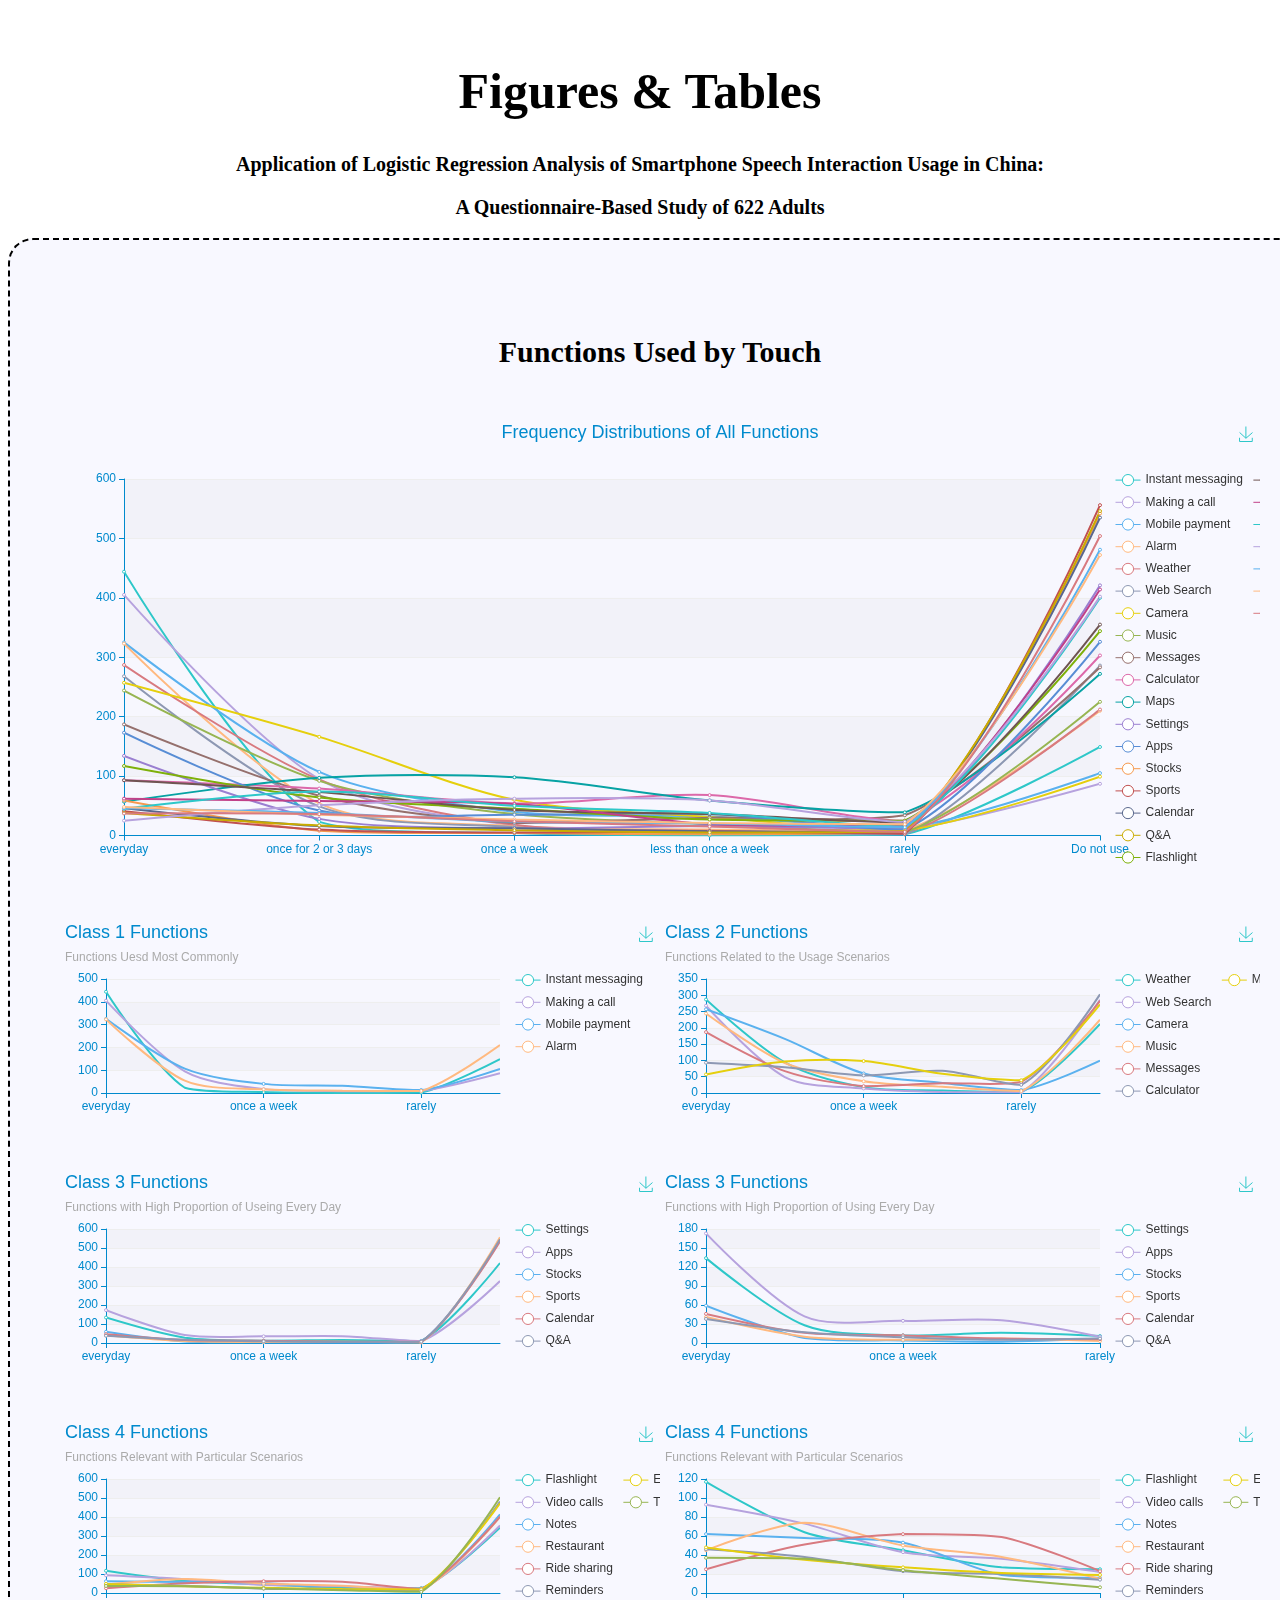
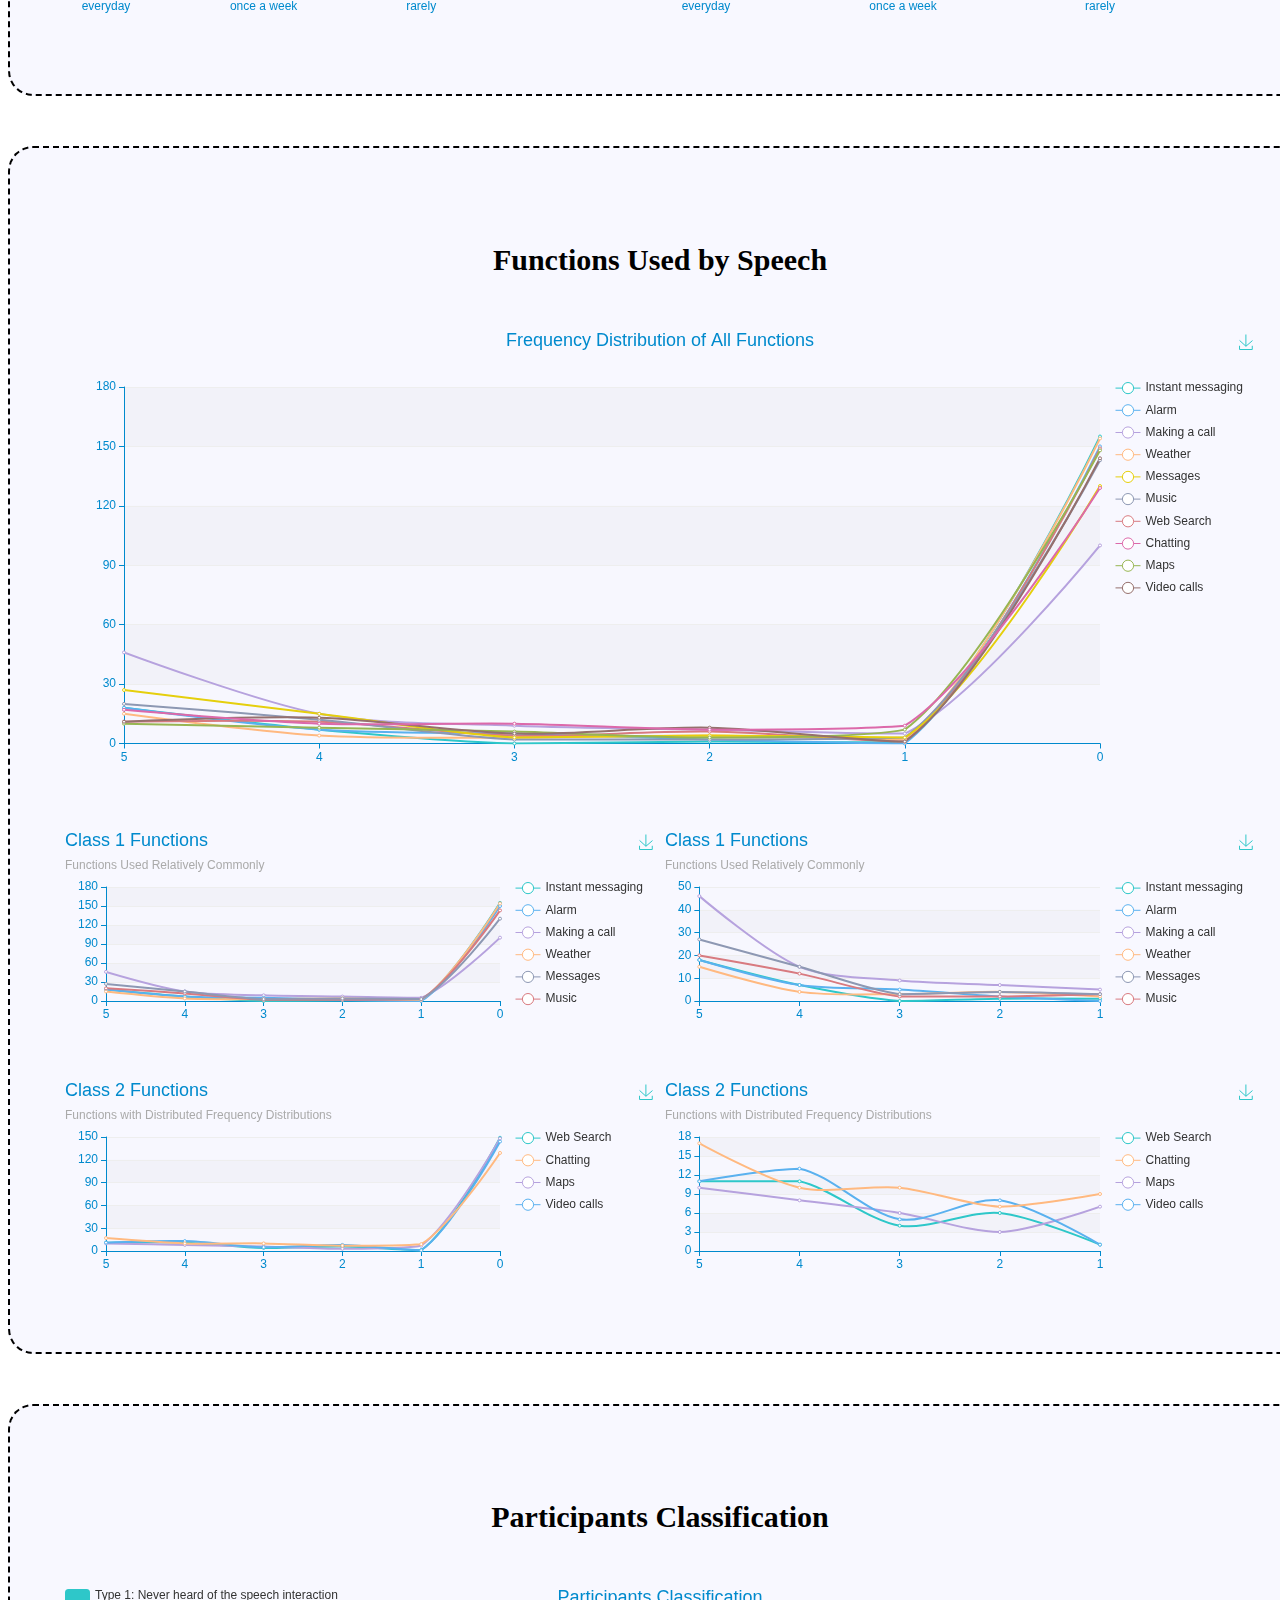
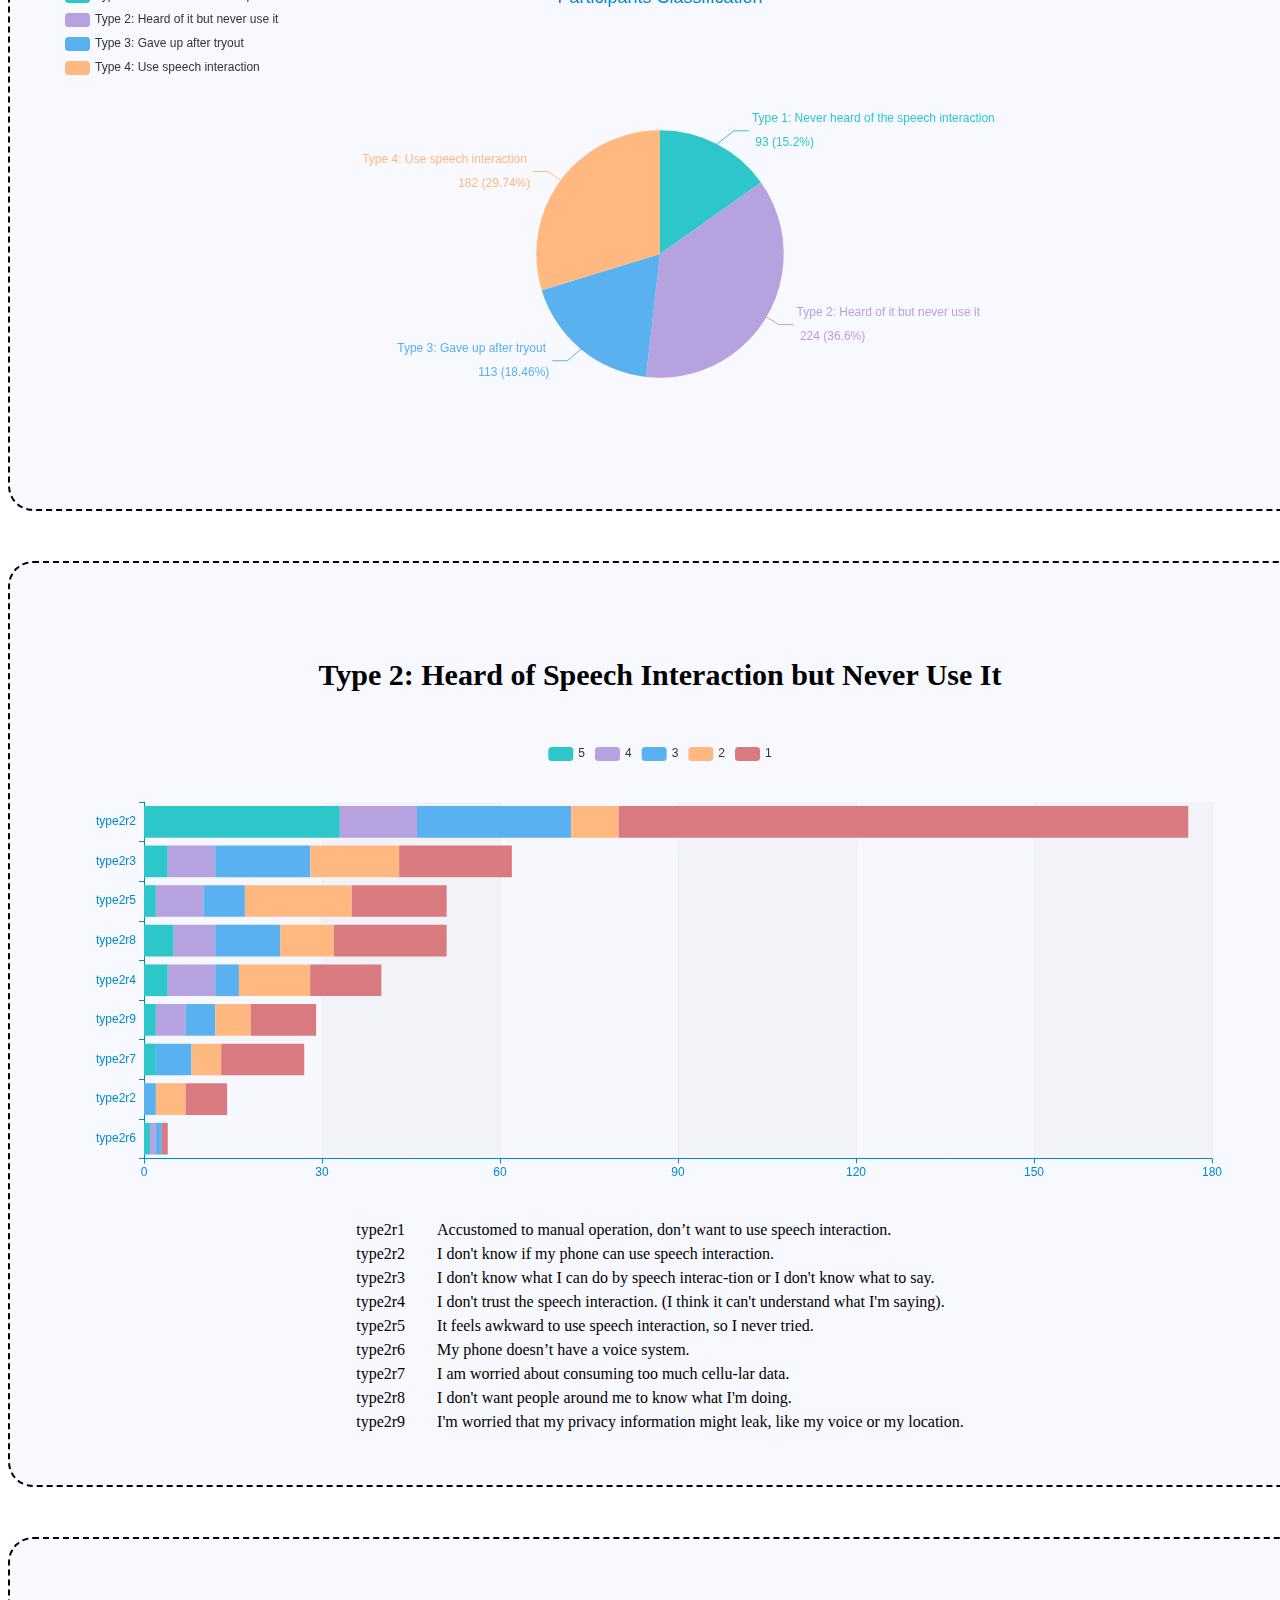
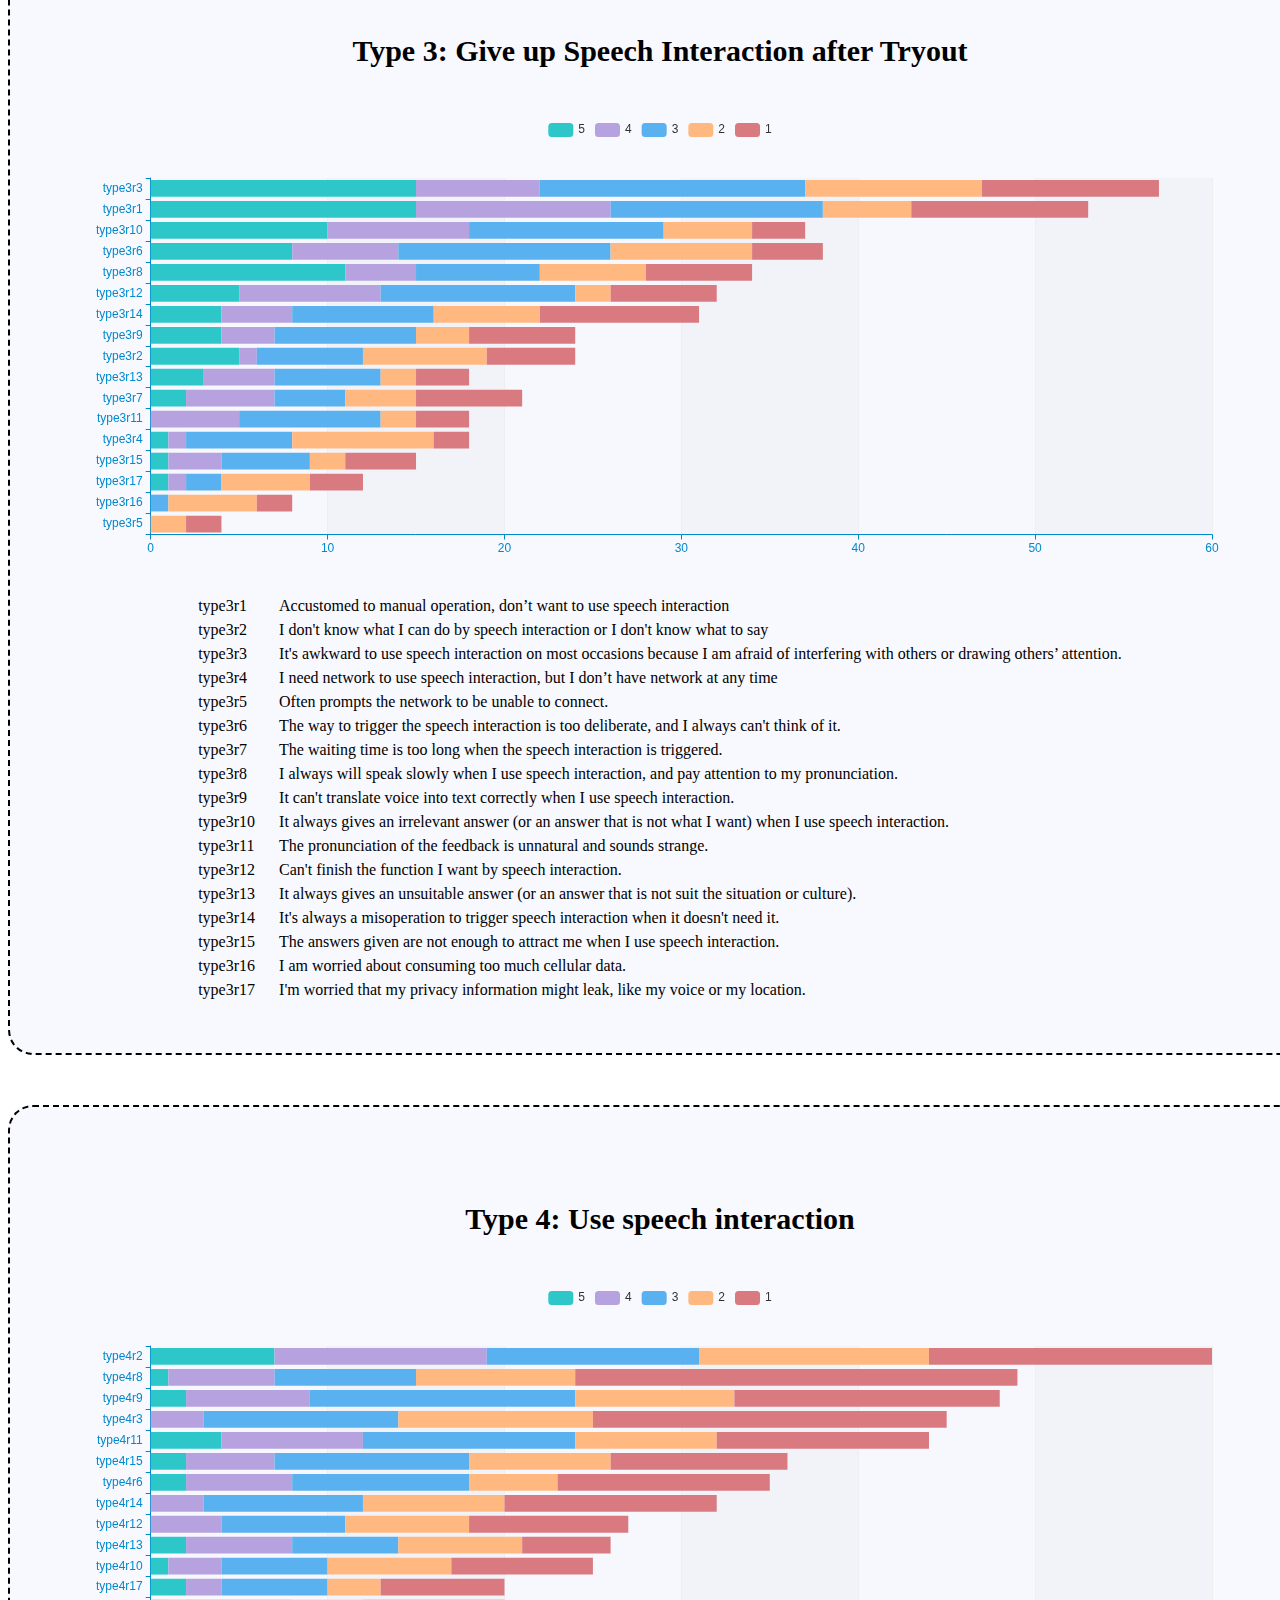
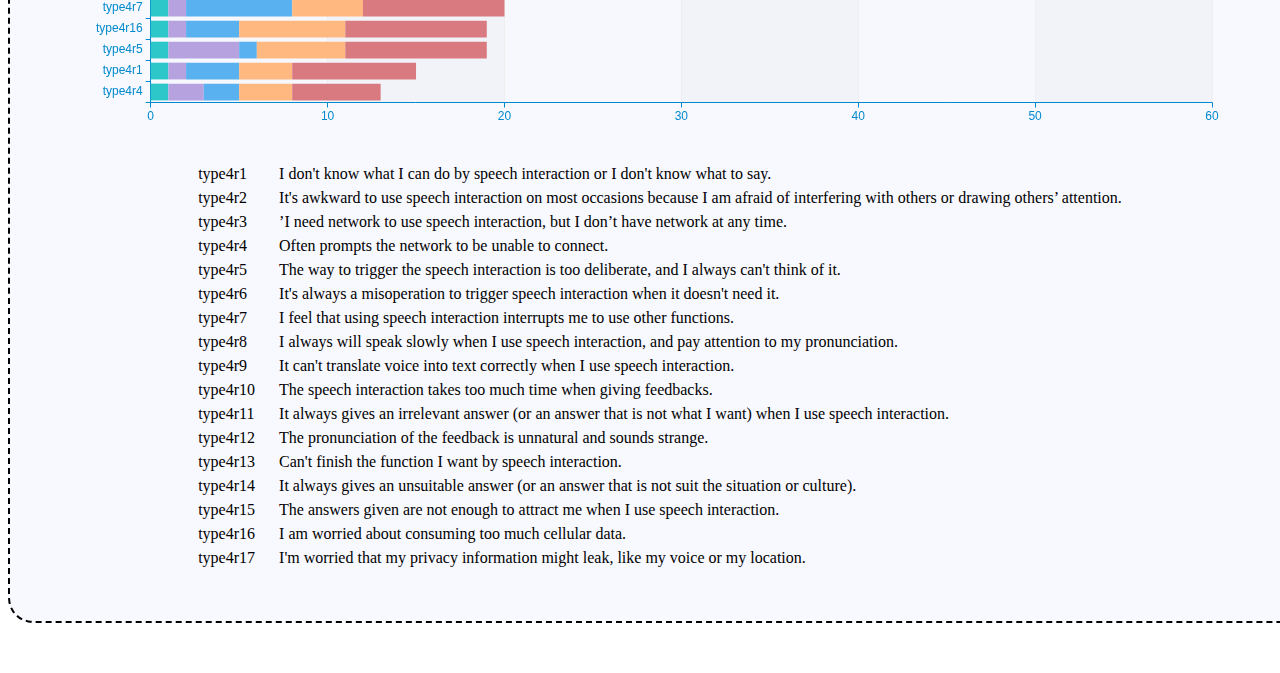
==== commit c843aae0: "update" ====
--- a/index.html
+++ b/index.html
@@ -2,7 +2,7 @@
 <html>
 <head>
     <meta charset="utf-8">
-    <title>ECharts</title>
+    <title>Figures</title>
     <!-- 引入 echarts.js -->
     <script src="echarts.js"></script>
     <script src="macarons.js"></script>
--- a/style.css
+++ b/style.css
@@ -1,5 +1,5 @@
 .title{
-    margin:auto;
+    margin:0 auto 10px;
     padding-top: 20px;
     height: 200px;
     width:100%;
